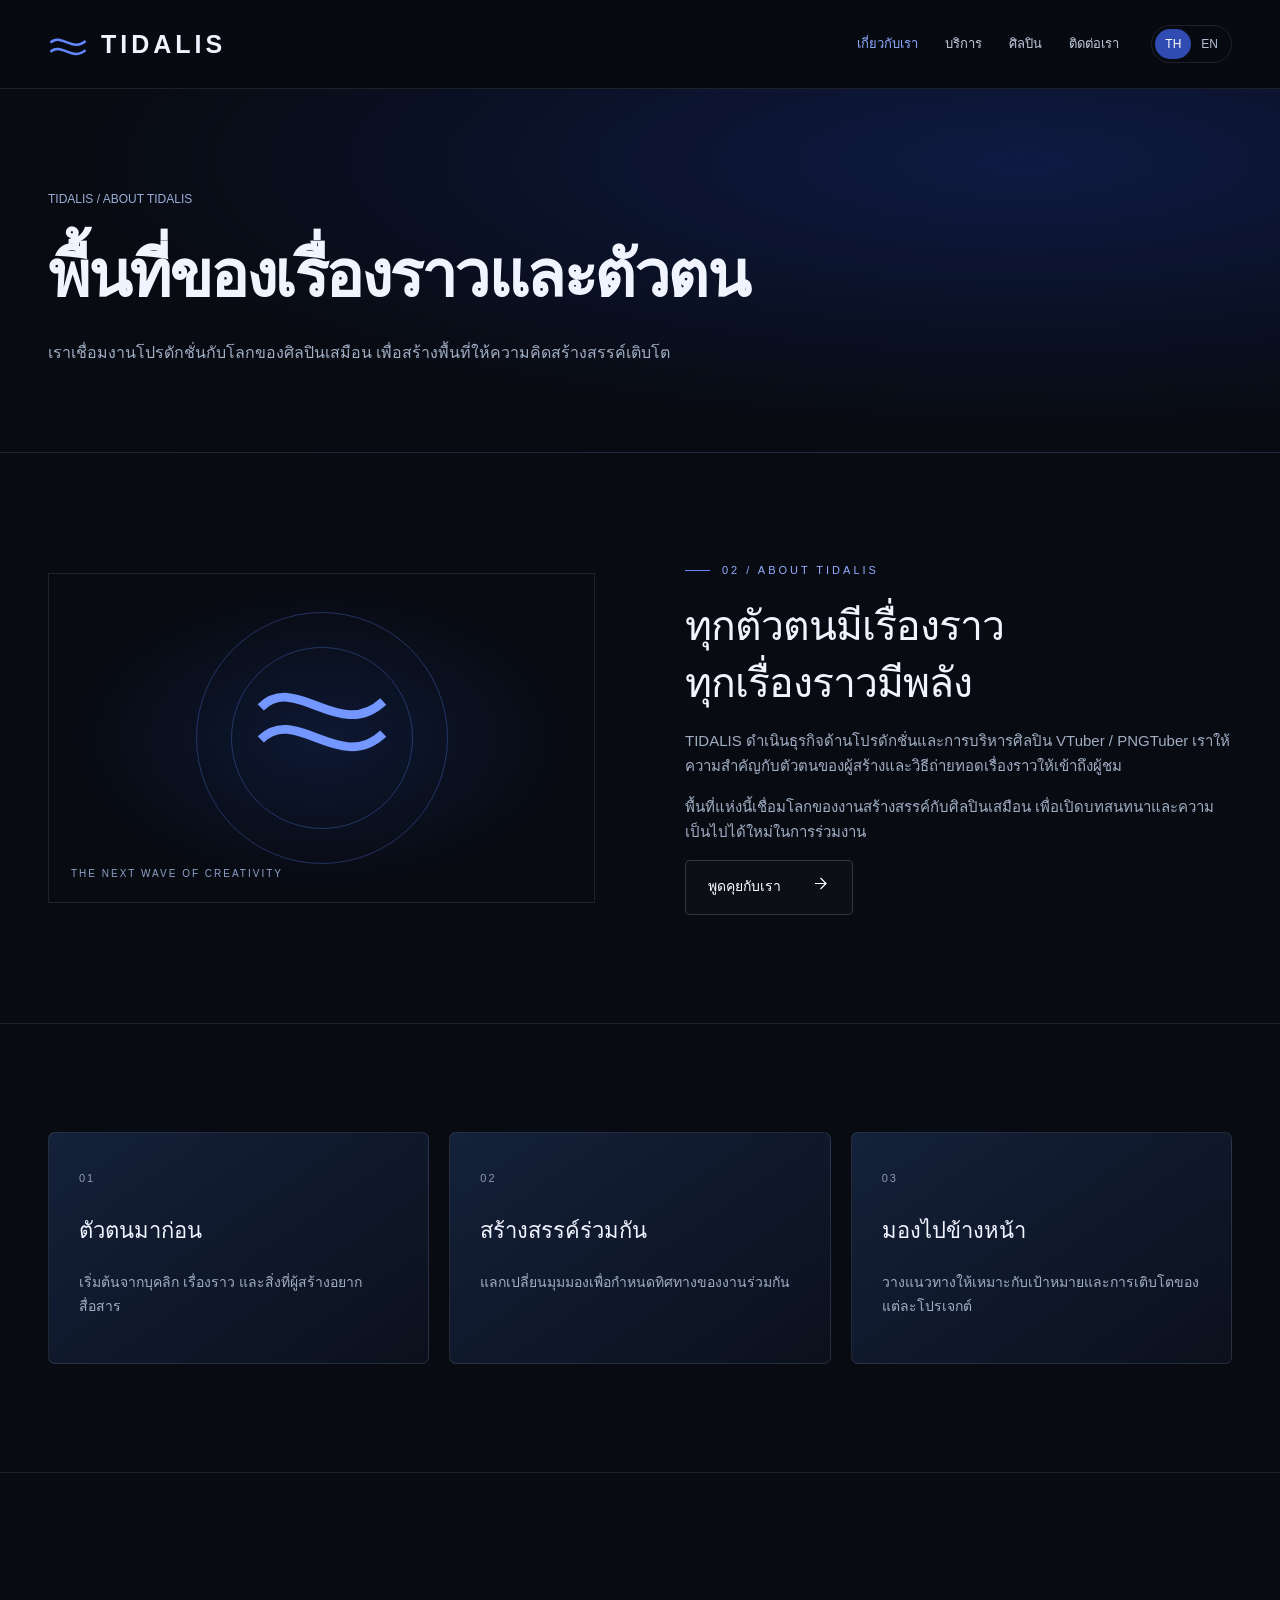
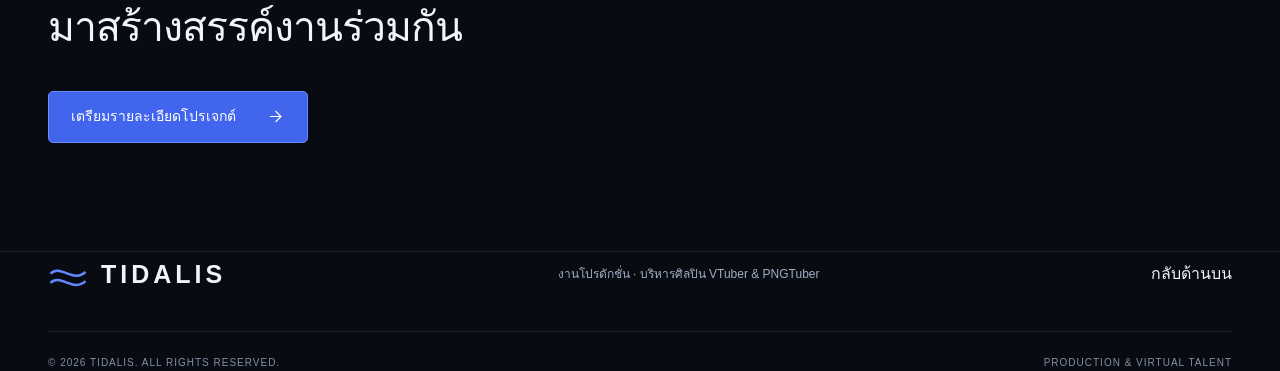
==== about.html @ c40cec75 "Add bilingual corporate pages and SVG motion design" ====
<!doctype html>
<html lang="th">
<head>
<meta charset="utf-8"><meta name="viewport" content="width=device-width,initial-scale=1">
<title>About TIDALIS — TIDALIS</title>
<meta name="description" content="TIDALIS งานโปรดักชั่นและการบริหารศิลปิน VTuber / PNGTuber — Production and virtual talent management.">
<meta name="theme-color" content="#080b12">
<style>
:root{color-scheme:dark;--bg:#080b12;--panel:#101724;--ink:#f0f4ff;--muted:#a0aec4;--blue:#4268ff;--line:#ffffff18}*{box-sizing:border-box}html{scroll-behavior:smooth;scroll-padding-top:100px}body{margin:0;background:var(--bg);color:var(--ink);font-family:Inter,"Noto Sans Thai",Tahoma,Arial,sans-serif;line-height:1.7}a{color:inherit;text-decoration:none}button,input,textarea,select{font:inherit}button,a,input,textarea,select{outline-offset:6px}button{cursor:pointer}::selection{background:#3451ad}header{position:sticky;top:0;z-index:10;background:#080b12e8;backdrop-filter:blur(18px);border-bottom:1px solid var(--line)}.wrap{max-width:1280px;margin:auto;padding:0 48px}.nav{height:88px;display:flex;align-items:center;gap:32px}.brand{font-size:25px;letter-spacing:4px;font-weight:800;display:flex;align-items:center;gap:13px}.mark{color:#6486ff;font-size:36px;line-height:1}.navlinks{display:flex;gap:27px;margin-left:auto;font-size:13px;color:#c1cbdd}.navlinks a:hover,footer a:hover{color:#7da0ff}.lang{display:flex;border:1px solid var(--line);padding:3px;border-radius:25px}.lang button{background:none;border:0;color:#b4bfd3;padding:5px 10px;font-size:12px;border-radius:20px}.lang button[aria-pressed=true]{background:#304cb2;color:white}.menu{display:none;background:none;border:1px solid var(--line);color:white;padding:7px 12px}.eyebrow{text-transform:uppercase;letter-spacing:3px;font-size:11px;color:#94adff;display:flex;align-items:center;gap:12px}.eyebrow:before{content:"";width:25px;height:1px;background:#6689ff}.hero{position:relative;min-height:730px;display:flex;align-items:center;isolation:isolate;overflow:hidden;border-bottom:1px solid var(--line)}.hero:before{content:"";position:absolute;inset:0;z-index:-2;background:radial-gradient(ellipse at 80% 42%,#13349b45,transparent 60%),linear-gradient(90deg,#080b12,transparent)}.hero .wrap{width:100%;padding-top:85px;padding-bottom:90px}.hero-copy{max-width:740px;position:relative;z-index:2}h1{font-size:clamp(48px,5.6vw,78px);line-height:1.22;letter-spacing:-2.5px;margin:25px 0 25px;font-weight:600}h1 span{display:block;color:#7e9bff}.lead{max-width:500px;color:#b3c0d6;font-size:16px;line-height:1.95}.actions{display:flex;gap:14px;flex-wrap:wrap;margin-top:35px}.button{display:inline-flex;align-items:center;justify-content:space-between;gap:30px;padding:13px 22px;background:#4165ed;border:1px solid #6e89f8;border-radius:5px;font-size:14px;color:white;transition:background .2s,transform .2s}.button:hover{background:#5276ff;transform:translateY(-2px)}.button.secondary{background:#ffffff05;border-color:#ffffff2a}.hero-caption{font-size:10px;letter-spacing:2px;color:#8392b1;margin-top:65px}.orbit-art{position:absolute;right:-130px;top:75px;width:680px;height:610px;z-index:-1;transform:rotate(-28deg);pointer-events:none}.orbit{position:absolute;border-radius:50%;border:1px solid #6e9bff7a;box-shadow:inset 0 0 35px #2452ef22,0 0 25px #2452ef22;width:92%;height:63%;top:20%;left:4%;transform:rotateX(35deg);animation:float 12s ease-in-out infinite}.orbit:nth-child(2){width:78%;height:53%;top:25%;left:11%;border-width:18px;border-color:#4268ff33;box-shadow:inset 0 0 30px #5881ff66,0 0 40px #2853fa55;animation-delay:-3s}.orbit:nth-child(3){width:58%;height:39%;top:32%;left:21%;border-color:#94b0ff;box-shadow:0 0 60px #2552ff66;animation-delay:-6s}.orbit:nth-child(4){width:110%;height:75%;top:14%;left:-5%;border-color:#3655ae35}.core{position:absolute;width:150px;height:150px;border-radius:50%;left:40%;top:40%;background:radial-gradient(circle at 30% 20%,#b3c9ff,#3f65ef 25%,#091941 68%);box-shadow:0 0 90px #416eff77}.strip{display:flex;justify-content:space-between;gap:20px;padding-top:24px;padding-bottom:24px;font-size:10px;letter-spacing:2.5px;color:#9aa9c4;border-bottom:1px solid var(--line)}section.content{padding-top:108px;padding-bottom:108px;border-bottom:1px solid var(--line)}.section-head{display:flex;align-items:end;justify-content:space-between;gap:40px;margin-bottom:42px}h2{font-size:clamp(30px,3.2vw,45px);line-height:1.4;letter-spacing:-1px;font-weight:500;margin:18px 0 0}.section-head p{max-width:390px;color:var(--muted);font-size:14px;margin:0}.services{display:grid;grid-template-columns:1fr 1fr;gap:20px}.service{border:1px solid var(--line);background:linear-gradient(140deg,#121b2c,#0b101b);padding:35px;min-height:330px;position:relative;overflow:hidden;transition:border-color .2s}.service:hover{border-color:#5a7bde}.number{font-size:11px;color:#8f9ab0;letter-spacing:2px}.service h3{font-size:27px;font-weight:500;margin:50px 0 12px}.service p{color:var(--muted);font-size:14px;max-width:410px}.tags{display:flex;gap:8px;flex-wrap:wrap;margin-top:24px}.tag{font-size:10px;border:1px solid #ffffff20;padding:5px 10px;color:#b4c3dd;border-radius:3px;letter-spacing:1px}.mini-art{position:absolute;right:30px;top:26px;font-size:50px;color:#6f91ff;line-height:1}.about{display:grid;grid-template-columns:1fr 1fr;gap:90px;align-items:center}.about p{color:var(--muted);font-size:15px}.about-visual{min-height:330px;background:radial-gradient(ellipse at center,#1d3f9044,transparent 65%);border:1px solid var(--line);display:flex;align-items:center;justify-content:center;position:relative;overflow:hidden}.about-visual:before,.about-visual:after{content:"";position:absolute;width:250px;height:250px;border:1px solid #577eee55;border-radius:50%}.about-visual:after{width:180px;height:180px}.about-visual strong{font-size:90px;font-weight:400;color:#7396ff;text-shadow:0 0 60px #3b66ff}.visual-note{position:absolute;bottom:20px;left:22px;font-size:10px;letter-spacing:2px;color:#8fa2c9}.talent-panel{border:1px solid var(--line);padding:42px;display:grid;grid-template-columns:1fr 1fr;gap:45px;background:linear-gradient(110deg,#101a30,#0b101b)}.talent-panel h3{font-size:28px;font-weight:500;margin:5px 0 12px}.talent-panel p{font-size:14px;color:var(--muted)}.talent-types{display:grid;grid-template-columns:1fr 1fr;gap:15px}.type{border:1px solid #ffffff14;display:flex;flex-direction:column;justify-content:center;align-items:center;min-height:160px;background:#080e1b}.type span{font-size:36px;color:#789aff;margin-bottom:13px}.type strong{letter-spacing:2px;font-size:11px;font-weight:500}.note{color:#95a4bd;font-size:12px;margin-top:18px}.steps{display:grid;grid-template-columns:repeat(3,1fr);gap:30px}.step{border-top:1px solid #4761a0;padding-top:20px}.step h3{font-size:19px;font-weight:500}.step p{font-size:14px;color:var(--muted)}.contact-grid{display:grid;grid-template-columns:.9fr 1.1fr;gap:70px}.contact-grid p{color:var(--muted);font-size:14px}.contact-grid h2{font-size:46px}.field{margin-bottom:18px}label{display:block;font-size:12px;color:#c9d3e5;margin-bottom:7px}input,select,textarea{width:100%;background:#0d1422;border:1px solid #ffffff25;border-radius:4px;color:var(--ink);padding:11px 13px}textarea{resize:vertical;min-height:120px}.form-row{display:grid;grid-template-columns:1fr 1fr;gap:18px}form .button{width:100%}.status{padding:12px 0;color:#a7bfff;font-size:13px;white-space:pre-wrap}footer{padding:45px 0 25px}.footer-top{display:flex;justify-content:space-between;align-items:center;gap:20px}.footer-top p{font-size:12px;color:var(--muted)}.footer-bottom{margin-top:35px;border-top:1px solid var(--line);padding-top:22px;display:flex;justify-content:space-between;color:#8390a8;font-size:10px;letter-spacing:1px}.skip{position:absolute;left:15px;top:-80px;background:var(--blue);padding:10px;z-index:20}.skip:focus{top:10px}@keyframes float{50%{translate:0 -15px;rotate:3deg}}@media(min-width:1600px){.orbit-art{right:calc((100vw - 1450px)/2)}}@media(max-width:900px){.wrap{padding-left:26px;padding-right:26px}.nav{gap:18px}.navlinks{gap:17px}.about{gap:35px}.contact-grid{gap:35px}.orbit-art{right:-280px;opacity:.7}.hero-copy{max-width:620px}h1{font-size:60px}.strip{letter-spacing:1px}.talent-panel{gap:25px;padding:28px}}@media(max-width:680px){.nav{height:72px}.brand{font-size:20px;letter-spacing:3px}.lang{margin-left:auto}.menu{display:block}.navlinks{display:none;position:absolute;top:72px;left:0;right:0;background:#0c1220;padding:24px;flex-direction:column;border-bottom:1px solid var(--line)}.navlinks.open{display:flex}.hero{min-height:750px;align-items:start}.hero .wrap{padding-top:60px;padding-bottom:48px}h1{font-size:47px;letter-spacing:-1.5px}.lead{font-size:14px;max-width:360px}.orbit-art{width:470px;height:420px;right:-150px;top:370px;opacity:.55}.hero-caption{margin-top:120px;position:relative;z-index:1;font-size:9px}.strip{flex-wrap:wrap;font-size:8px;gap:12px;justify-content:start}.strip span{width:46%}section.content{padding-top:65px;padding-bottom:65px}.section-head{display:block}.section-head p{margin-top:20px}.services,.about,.talent-panel,.contact-grid{grid-template-columns:1fr}.service{padding:26px}.service h3{font-size:24px}.about{gap:30px}.about-visual{min-height:270px}.steps{grid-template-columns:1fr;gap:22px}.form-row{grid-template-columns:1fr;gap:0}.contact-grid h2{font-size:37px}.footer-top{align-items:start;flex-direction:column}.footer-bottom{gap:20px;flex-direction:column}.talent-panel{padding:24px}.actions .button{font-size:12px;gap:15px;padding:12px 16px}}@media(prefers-reduced-motion:reduce){html{scroll-behavior:auto}*,*:before,*:after{animation:none!important;transition:none!important}}

.icon svg{display:block}.mark svg{vertical-align:middle}.mini-art svg{width:54px;height:54px}.type svg{width:45px;height:45px}.about-visual strong svg{width:140px;height:100px}.button svg{width:19px;height:19px}.page-intro{padding:95px 0 70px;background:radial-gradient(ellipse at 80% 20%,#224be53b,transparent 65%);border-bottom:1px solid var(--line)}.page-intro h1{max-width:950px;font-size:clamp(42px,5vw,68px)}.page-intro p{max-width:670px;color:var(--muted)}.breadcrumb{font-size:12px;color:#9baed6}.detail-grid{display:grid;grid-template-columns:repeat(3,1fr);gap:20px}.detail-card{padding:30px;border:1px solid var(--line);background:linear-gradient(145deg,#14213a,#0b101c);border-radius:7px}.detail-card h3{font-size:22px;font-weight:500}.detail-card p{color:var(--muted);font-size:14px}.faq{border-bottom:1px solid var(--line);padding:23px 0}.faq summary{cursor:pointer;font-size:18px}.faq p{color:var(--muted);max-width:800px}.reveal{transition:opacity .8s ease,transform .8s cubic-bezier(.2,.7,.2,1)}.reveal.waiting{opacity:0;transform:translateY(24px)}.navlinks a[aria-current=page]{color:#8eacff}.service,.detail-card,.type{transition:transform .35s,border-color .35s,box-shadow .35s}.service:hover,.detail-card:hover,.type:hover{transform:translateY(-6px);border-color:#638aff;box-shadow:0 15px 40px #163f951c}.hero-copy,.page-intro .wrap{animation:enter .9s ease both}@keyframes enter{from{opacity:0;transform:translateY(20px)}to{opacity:1;transform:none}}@media(max-width:680px){.detail-grid{grid-template-columns:1fr}.page-intro{padding:55px 0}.page-intro h1{font-size:42px}}@media(prefers-reduced-motion:reduce){.reveal.waiting{opacity:1;transform:none}}
</style></head>
<body>
<a class="skip" href="#main" data-i="skip">ข้ามไปเนื้อหา</a>
<header><div class="wrap nav"><a class="brand" href="/" aria-label="TIDALIS home"><span class="mark" aria-hidden="true"><svg viewBox="0 0 48 32" width="40" height="30" fill="none" stroke="currentColor" stroke-width="3" aria-hidden="true"><path d="M3 12C15 0 30 24 45 10M3 23C15 11 30 35 45 21"/></svg></span>TIDALIS</a><nav class="navlinks" id="navigation" aria-label="Main"><a href="/about.html" data-i="navAbout">เกี่ยวกับเรา</a><a href="/services.html" data-i="navServices">บริการ</a><a href="/talent.html" data-i="navTalent">ศิลปิน</a><a href="/contact.html" data-i="navContact">ติดต่อเรา</a></nav><div class="lang" aria-label="Language"><button type="button" data-lang="th" aria-pressed="true">TH</button><button type="button" data-lang="en" aria-pressed="false">EN</button></div><button type="button" class="menu" aria-expanded="false" aria-controls="navigation" data-i="menu">เมนู</button></div></header>
<main id="main"><section class="page-intro"><div class="wrap"><a class="breadcrumb" href="/">TIDALIS / ABOUT TIDALIS</a><h1 data-i="page1">พื้นที่ของเรื่องราวและตัวตน</h1><p data-i="page2">เราเชื่อมงานโปรดักชั่นกับโลกของศิลปินเสมือน เพื่อสร้างพื้นที่ให้ความคิดสร้างสรรค์เติบโต</p></div></section><section class="content wrap" id="about"><div class="about"><div class="about-visual" aria-hidden="true"><strong><svg viewBox="0 0 48 32" width="40" height="30" fill="none" stroke="currentColor" stroke-width="3" aria-hidden="true"><path d="M3 12C15 0 30 24 45 10M3 23C15 11 30 35 45 21"/></svg></strong><span class="visual-note">THE NEXT WAVE OF CREATIVITY</span></div><div><div class="eyebrow">02 / ABOUT TIDALIS</div><h2 data-i="aboutTitle">ทุกตัวตนมีเรื่องราว<br>ทุกเรื่องราวมีพลัง</h2><p data-i="aboutDesc">TIDALIS ดำเนินธุรกิจด้านโปรดักชั่นและการบริหารศิลปิน VTuber / PNGTuber เราให้ความสำคัญกับตัวตนของผู้สร้างและวิธีถ่ายทอดเรื่องราวให้เข้าถึงผู้ชม</p><p data-i="aboutMore">พื้นที่แห่งนี้เชื่อมโลกของงานสร้างสรรค์กับศิลปินเสมือน เพื่อเปิดบทสนทนาและความเป็นไปได้ใหม่ในการร่วมงาน</p><a href="/contact.html" class="button secondary"><span data-i="talk">พูดคุยกับเรา</span><span aria-hidden="true"><svg viewBox="0 0 24 24" width="24" height="24" fill="none" stroke="currentColor" stroke-width="1.5" aria-hidden="true"><path d="M5 12h14M12 5l7 7-7 7"/></svg></span></a></div></div></section><section class="content wrap"><div class="detail-grid"><article class="detail-card"><span class="number">01</span><h3 data-i="page3">ตัวตนมาก่อน</h3><p data-i="page4">เริ่มต้นจากบุคลิก เรื่องราว และสิ่งที่ผู้สร้างอยากสื่อสาร</p></article><article class="detail-card"><span class="number">02</span><h3 data-i="page5">สร้างสรรค์ร่วมกัน</h3><p data-i="page6">แลกเปลี่ยนมุมมองเพื่อกำหนดทิศทางของงานร่วมกัน</p></article><article class="detail-card"><span class="number">03</span><h3 data-i="page7">มองไปข้างหน้า</h3><p data-i="page8">วางแนวทางให้เหมาะกับเป้าหมายและการเติบโตของแต่ละโปรเจกต์</p></article></div></section><section class="content wrap"><h2 data-i="page9">มาสร้างสรรค์งานร่วมกัน</h2><div class="actions"><a class="button" href="/contact.html"><span data-i="page10">เตรียมรายละเอียดโปรเจกต์</span><svg viewBox="0 0 24 24" width="24" height="24" fill="none" stroke="currentColor" stroke-width="1.5" aria-hidden="true"><path d="M5 12h14M12 5l7 7-7 7"/></svg></a></div></section></main><footer class="wrap"><div class="footer-top"><a class="brand" href="/"><span class="mark" aria-hidden="true"><svg viewBox="0 0 48 32" width="40" height="30" fill="none" stroke="currentColor" stroke-width="3" aria-hidden="true"><path d="M3 12C15 0 30 24 45 10M3 23C15 11 30 35 45 21"/></svg></span>TIDALIS</a><p data-i="footerDesc">งานโปรดักชั่น · บริหารศิลปิน VTuber & PNGTuber</p><a href="/" data-i="top">กลับด้านบน</a></div><div class="footer-bottom"><span>© 2026 TIDALIS. ALL RIGHTS RESERVED.</span><span>PRODUCTION & VIRTUAL TALENT</span></div></footer>
<script>
const english={skip:'Skip to content',menu:'Menu',navAbout:'About',navServices:'Services',navTalent:'Talent',navContact:'Contact',hero1:'Creative minds.',hero2:'Endless possibilities.',heroDesc:'TIDALIS brings production and VTuber / PNGTuber talent management together, giving creativity a space to shine.',explore:'Explore our services',collab:'Create with TIDALIS',serviceTitle:'Creativity, with room\nto grow together.',serviceIntro:'Two sides of TIDALIS — production and talent management, connecting stories, identities and audiences.',prodTitle:'Creative production',prodDesc:'Developing ideas and telling stories through creative work, with the format and production scope shaped around each project.',manageTitle:'Virtual talent management',manageDesc:'Supporting the creative direction of VTuber and PNGTuber talent while exploring opportunities for collaboration.',aboutTitle:'Every identity has a story.\nEvery story has a spark.',aboutDesc:'TIDALIS works in production and VTuber / PNGTuber talent management. We value the identity of each creator and how their stories connect with audiences.',aboutMore:'A meeting point for creative production and virtual talent, opening conversations and new possibilities for collaboration.',talk:'Let’s talk',talentTitle:'Distinct identities.\nLimitless creativity.',talentIntro:'Discover the two forms of virtual talent at the heart of TIDALIS.',talentPanel:'A new wave of virtual voices.',talentDesc:'VTubers and PNGTubers each bring their own way of expressing personality and stories through characters that audiences can connect with.',talentNote:'Artist profiles and official channels will be announced when available.',processTitle:'A conversation today.\nNew possibilities tomorrow.',step1:'Share your idea',step1Desc:'Tell us what you want to create, who it is for and what you want to achieve.',step2:'Shape the direction',step2Desc:'Discuss the format, scope and approach that fit your project.',step3:'Bring creativity forward',step3Desc:'Agree on the details and workflow before starting the project together.',contactTitle:'The next wave\nstarts with you.',contactDesc:'Interested in production, talent management or collaborating with TIDALIS? Prepare your project details here.',contactNote:'Messaging is not yet available. This form only prepares a downloadable brief. Your information stays in your browser.',name:'Name / Organization',email:'Contact email',interest:'Area of interest',optionProd:'Production',optionTalent:'Talent management',optionCollab:'Business collaboration',details:'Project details',download:'Download brief (.txt)',footerDesc:'Production · VTuber & PNGTuber talent management',top:'Back to top'};
Object.assign(english,{"page1": "A space for stories and identities", "page2": "Connecting production with virtual talent, creating space for creativity to grow.", "page3": "Identity first", "page4": "Start with personality, stories and what each creator wants to express.", "page5": "Create together", "page6": "Exchange perspectives to shape a shared creative direction.", "page7": "Look ahead", "page8": "Shape an approach around the goals and growth of each project.", "page9": "Let’s create something together", "page10": "Prepare your project brief"});
const thai=Object.fromEntries([...document.querySelectorAll('[data-i]')].map(e=>[e.dataset.i,e.innerText]));
let language='th';
function setLanguage(lang){language=lang;document.documentElement.lang=lang;const dict=lang==='en'?english:thai;document.querySelectorAll('[data-i]').forEach(e=>{e.textContent=dict[e.dataset.i];e.style.whiteSpace='pre-line'});document.querySelectorAll('[data-lang]').forEach(b=>b.setAttribute('aria-pressed',String(b.dataset.lang===lang)));if(document.querySelector('#status'))document.querySelector('#status').textContent='';try{localStorage.setItem('tidalis-language',lang)}catch{} }
document.querySelectorAll('[data-lang]').forEach(b=>b.addEventListener('click',()=>setLanguage(b.dataset.lang)));
try{if(localStorage.getItem('tidalis-language')==='en')setLanguage('en')}catch{}
const menu=document.querySelector('.menu'),nav=document.querySelector('.navlinks');function closeMenu(){menu.setAttribute('aria-expanded','false');nav.classList.remove('open')}menu.addEventListener('click',()=>{const opened=menu.getAttribute('aria-expanded')==='true';menu.setAttribute('aria-expanded',String(!opened));nav.classList.toggle('open',!opened)});nav.querySelectorAll('a').forEach(a=>a.addEventListener('click',closeMenu));document.addEventListener('keydown',e=>{if(e.key==='Escape'){closeMenu();if(document.activeElement.closest('.navlinks'))menu.focus()}});matchMedia('(min-width:681px)').addEventListener('change',e=>{if(e.matches)closeMenu()});
document.querySelector('#brief')?.addEventListener('submit',e=>{e.preventDefault();const values=new FormData(e.currentTarget);const area=document.querySelector('#interest').selectedOptions[0].textContent;const text=['TIDALIS — PROJECT BRIEF','Prepared locally / ยังไม่ได้ส่งให้ TIDALIS','',`Name / ชื่อ: ${values.get('name')}`,`Email / อีเมล: ${values.get('email')}`,`Interest / หัวข้อ: ${area}`,'',String(values.get('details'))].join('\n');const url=URL.createObjectURL(new Blob(['\ufeff'+text],{type:'text/plain;charset=utf-8'}));const a=document.createElement('a');a.href=url;a.download='TIDALIS-project-brief.txt';document.body.append(a);a.click();a.remove();setTimeout(()=>URL.revokeObjectURL(url),1000);document.querySelector('#status').textContent=language==='en'?'Brief downloaded. It has not been sent to TIDALIS.':'ดาวน์โหลดบรีฟแล้ว ยังไม่ได้ส่งข้อมูลให้ TIDALIS';});

const motion=matchMedia('(prefers-reduced-motion: reduce)');
if(!motion.matches && 'IntersectionObserver' in window){const observer=new IntersectionObserver(entries=>entries.forEach(entry=>{if(entry.isIntersecting){entry.target.classList.remove('waiting');observer.unobserve(entry.target)}}),{threshold:0.08});document.querySelectorAll('.section-head,.service,.about,.talent-panel,.step,.detail-card,.faq').forEach(el=>{el.classList.add('reveal','waiting');observer.observe(el)});motion.addEventListener('change',()=>{document.querySelectorAll('.waiting').forEach(el=>el.classList.remove('waiting'))})}
document.querySelectorAll('.navlinks a').forEach(a=>{if(new URL(a.href).pathname===location.pathname)a.setAttribute('aria-current','page')});
</script></body></html>
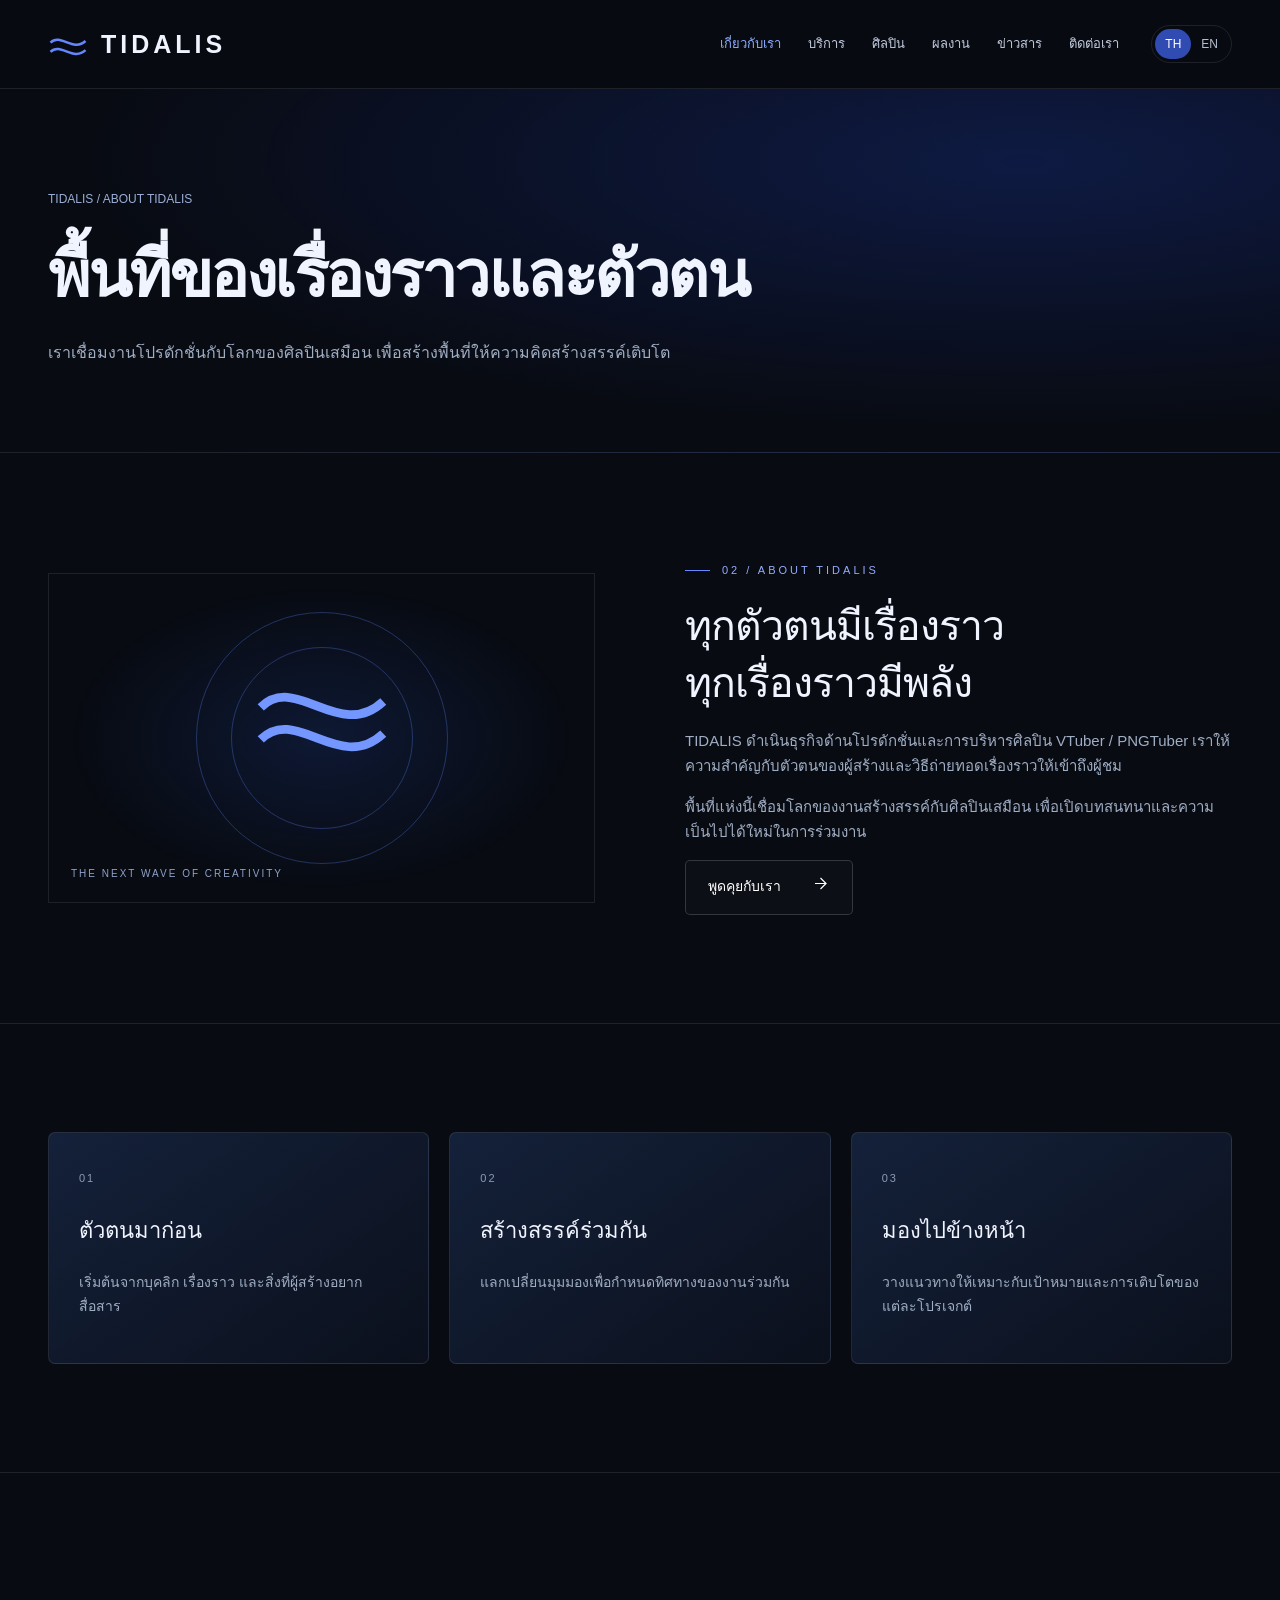
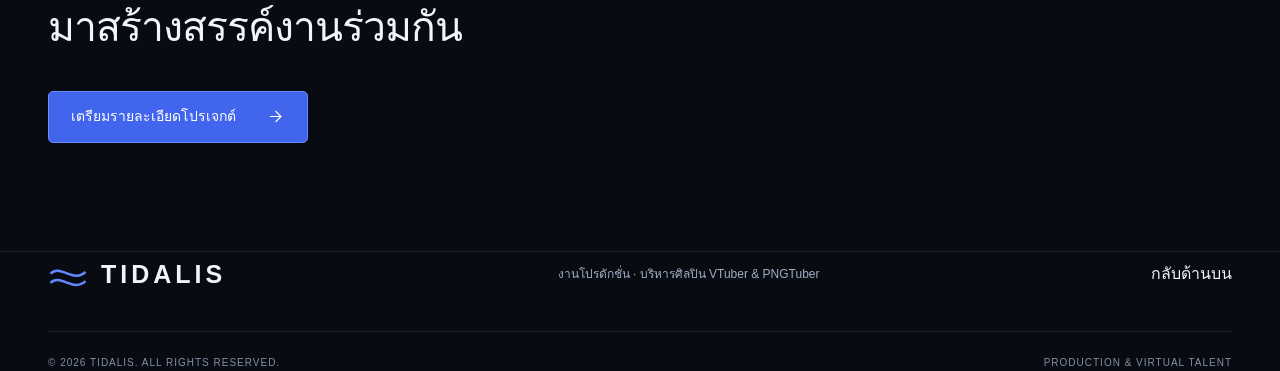
==== commit 960f5bfa: "Add Supabase CMS, protected administration and live content/contact integration" ====
--- a/about.html
+++ b/about.html
@@ -12,11 +12,12 @@
 </style></head>
 <body>
 <a class="skip" href="#main" data-i="skip">ข้ามไปเนื้อหา</a>
-<header><div class="wrap nav"><a class="brand" href="/" aria-label="TIDALIS home"><span class="mark" aria-hidden="true"><svg viewBox="0 0 48 32" width="40" height="30" fill="none" stroke="currentColor" stroke-width="3" aria-hidden="true"><path d="M3 12C15 0 30 24 45 10M3 23C15 11 30 35 45 21"/></svg></span>TIDALIS</a><nav class="navlinks" id="navigation" aria-label="Main"><a href="/about.html" data-i="navAbout">เกี่ยวกับเรา</a><a href="/services.html" data-i="navServices">บริการ</a><a href="/talent.html" data-i="navTalent">ศิลปิน</a><a href="/contact.html" data-i="navContact">ติดต่อเรา</a></nav><div class="lang" aria-label="Language"><button type="button" data-lang="th" aria-pressed="true">TH</button><button type="button" data-lang="en" aria-pressed="false">EN</button></div><button type="button" class="menu" aria-expanded="false" aria-controls="navigation" data-i="menu">เมนู</button></div></header>
-<main id="main"><section class="page-intro"><div class="wrap"><a class="breadcrumb" href="/">TIDALIS / ABOUT TIDALIS</a><h1 data-i="page1">พื้นที่ของเรื่องราวและตัวตน</h1><p data-i="page2">เราเชื่อมงานโปรดักชั่นกับโลกของศิลปินเสมือน เพื่อสร้างพื้นที่ให้ความคิดสร้างสรรค์เติบโต</p></div></section><section class="content wrap" id="about"><div class="about"><div class="about-visual" aria-hidden="true"><strong><svg viewBox="0 0 48 32" width="40" height="30" fill="none" stroke="currentColor" stroke-width="3" aria-hidden="true"><path d="M3 12C15 0 30 24 45 10M3 23C15 11 30 35 45 21"/></svg></strong><span class="visual-note">THE NEXT WAVE OF CREATIVITY</span></div><div><div class="eyebrow">02 / ABOUT TIDALIS</div><h2 data-i="aboutTitle">ทุกตัวตนมีเรื่องราว<br>ทุกเรื่องราวมีพลัง</h2><p data-i="aboutDesc">TIDALIS ดำเนินธุรกิจด้านโปรดักชั่นและการบริหารศิลปิน VTuber / PNGTuber เราให้ความสำคัญกับตัวตนของผู้สร้างและวิธีถ่ายทอดเรื่องราวให้เข้าถึงผู้ชม</p><p data-i="aboutMore">พื้นที่แห่งนี้เชื่อมโลกของงานสร้างสรรค์กับศิลปินเสมือน เพื่อเปิดบทสนทนาและความเป็นไปได้ใหม่ในการร่วมงาน</p><a href="/contact.html" class="button secondary"><span data-i="talk">พูดคุยกับเรา</span><span aria-hidden="true"><svg viewBox="0 0 24 24" width="24" height="24" fill="none" stroke="currentColor" stroke-width="1.5" aria-hidden="true"><path d="M5 12h14M12 5l7 7-7 7"/></svg></span></a></div></div></section><section class="content wrap"><div class="detail-grid"><article class="detail-card"><span class="number">01</span><h3 data-i="page3">ตัวตนมาก่อน</h3><p data-i="page4">เริ่มต้นจากบุคลิก เรื่องราว และสิ่งที่ผู้สร้างอยากสื่อสาร</p></article><article class="detail-card"><span class="number">02</span><h3 data-i="page5">สร้างสรรค์ร่วมกัน</h3><p data-i="page6">แลกเปลี่ยนมุมมองเพื่อกำหนดทิศทางของงานร่วมกัน</p></article><article class="detail-card"><span class="number">03</span><h3 data-i="page7">มองไปข้างหน้า</h3><p data-i="page8">วางแนวทางให้เหมาะกับเป้าหมายและการเติบโตของแต่ละโปรเจกต์</p></article></div></section><section class="content wrap"><h2 data-i="page9">มาสร้างสรรค์งานร่วมกัน</h2><div class="actions"><a class="button" href="/contact.html"><span data-i="page10">เตรียมรายละเอียดโปรเจกต์</span><svg viewBox="0 0 24 24" width="24" height="24" fill="none" stroke="currentColor" stroke-width="1.5" aria-hidden="true"><path d="M5 12h14M12 5l7 7-7 7"/></svg></a></div></section></main><footer class="wrap"><div class="footer-top"><a class="brand" href="/"><span class="mark" aria-hidden="true"><svg viewBox="0 0 48 32" width="40" height="30" fill="none" stroke="currentColor" stroke-width="3" aria-hidden="true"><path d="M3 12C15 0 30 24 45 10M3 23C15 11 30 35 45 21"/></svg></span>TIDALIS</a><p data-i="footerDesc">งานโปรดักชั่น · บริหารศิลปิน VTuber & PNGTuber</p><a href="/" data-i="top">กลับด้านบน</a></div><div class="footer-bottom"><span>© 2026 TIDALIS. ALL RIGHTS RESERVED.</span><span>PRODUCTION & VIRTUAL TALENT</span></div></footer>
+<header><div class="wrap nav"><a class="brand" href="/" aria-label="TIDALIS home"><span class="mark" aria-hidden="true"><svg viewBox="0 0 48 32" width="40" height="30" fill="none" stroke="currentColor" stroke-width="3" aria-hidden="true"><path d="M3 12C15 0 30 24 45 10M3 23C15 11 30 35 45 21"/></svg></span>TIDALIS</a><nav class="navlinks" id="navigation" aria-label="Main"><a href="/about.html" data-i="navAbout">เกี่ยวกับเรา</a><a href="/services.html" data-i="navServices">บริการ</a><a href="/talent.html" data-i="navTalent">ศิลปิน</a><a href="/work.html" data-i="navWork">ผลงาน</a><a href="/news.html" data-i="navNews">ข่าวสาร</a><a href="/contact.html" data-i="navContact">ติดต่อเรา</a></nav><div class="lang" aria-label="Language"><button type="button" data-lang="th" aria-pressed="true">TH</button><button type="button" data-lang="en" aria-pressed="false">EN</button></div><button type="button" class="menu" aria-expanded="false" aria-controls="navigation" data-i="menu">เมนู</button></div></header>
+<main id="main"><section class="page-intro"><div class="wrap"><a class="breadcrumb" href="/">TIDALIS / ABOUT TIDALIS</a><h1 data-i="about_page1">พื้นที่ของเรื่องราวและตัวตน</h1><p data-i="about_page2">เราเชื่อมงานโปรดักชั่นกับโลกของศิลปินเสมือน เพื่อสร้างพื้นที่ให้ความคิดสร้างสรรค์เติบโต</p></div></section><section class="content wrap" id="about"><div class="about"><div class="about-visual" aria-hidden="true"><strong><svg viewBox="0 0 48 32" width="40" height="30" fill="none" stroke="currentColor" stroke-width="3" aria-hidden="true"><path d="M3 12C15 0 30 24 45 10M3 23C15 11 30 35 45 21"/></svg></strong><span class="visual-note">THE NEXT WAVE OF CREATIVITY</span></div><div><div class="eyebrow">02 / ABOUT TIDALIS</div><h2 data-i="aboutTitle">ทุกตัวตนมีเรื่องราว<br>ทุกเรื่องราวมีพลัง</h2><p data-i="aboutDesc">TIDALIS ดำเนินธุรกิจด้านโปรดักชั่นและการบริหารศิลปิน VTuber / PNGTuber เราให้ความสำคัญกับตัวตนของผู้สร้างและวิธีถ่ายทอดเรื่องราวให้เข้าถึงผู้ชม</p><p data-i="aboutMore">พื้นที่แห่งนี้เชื่อมโลกของงานสร้างสรรค์กับศิลปินเสมือน เพื่อเปิดบทสนทนาและความเป็นไปได้ใหม่ในการร่วมงาน</p><a href="/contact.html" class="button secondary"><span data-i="talk">พูดคุยกับเรา</span><span aria-hidden="true"><svg viewBox="0 0 24 24" width="24" height="24" fill="none" stroke="currentColor" stroke-width="1.5" aria-hidden="true"><path d="M5 12h14M12 5l7 7-7 7"/></svg></span></a></div></div></section><section class="content wrap"><div class="detail-grid"><article class="detail-card"><span class="number">01</span><h3 data-i="about_page3">ตัวตนมาก่อน</h3><p data-i="about_page4">เริ่มต้นจากบุคลิก เรื่องราว และสิ่งที่ผู้สร้างอยากสื่อสาร</p></article><article class="detail-card"><span class="number">02</span><h3 data-i="about_page5">สร้างสรรค์ร่วมกัน</h3><p data-i="about_page6">แลกเปลี่ยนมุมมองเพื่อกำหนดทิศทางของงานร่วมกัน</p></article><article class="detail-card"><span class="number">03</span><h3 data-i="about_page7">มองไปข้างหน้า</h3><p data-i="about_page8">วางแนวทางให้เหมาะกับเป้าหมายและการเติบโตของแต่ละโปรเจกต์</p></article></div></section><section class="content wrap"><h2 data-i="about_page9">มาสร้างสรรค์งานร่วมกัน</h2><div class="actions"><a class="button" href="/contact.html"><span data-i="about_page10">เตรียมรายละเอียดโปรเจกต์</span><svg viewBox="0 0 24 24" width="24" height="24" fill="none" stroke="currentColor" stroke-width="1.5" aria-hidden="true"><path d="M5 12h14M12 5l7 7-7 7"/></svg></a></div></section></main><footer class="wrap"><div class="footer-top"><a class="brand" href="/"><span class="mark" aria-hidden="true"><svg viewBox="0 0 48 32" width="40" height="30" fill="none" stroke="currentColor" stroke-width="3" aria-hidden="true"><path d="M3 12C15 0 30 24 45 10M3 23C15 11 30 35 45 21"/></svg></span>TIDALIS</a><p data-i="footerDesc">งานโปรดักชั่น · บริหารศิลปิน VTuber & PNGTuber</p><a href="/" data-i="top">กลับด้านบน</a></div><div class="footer-bottom"><span>© 2026 TIDALIS. ALL RIGHTS RESERVED.</span><span>PRODUCTION & VIRTUAL TALENT</span></div></footer>
 <script>
-const english={skip:'Skip to content',menu:'Menu',navAbout:'About',navServices:'Services',navTalent:'Talent',navContact:'Contact',hero1:'Creative minds.',hero2:'Endless possibilities.',heroDesc:'TIDALIS brings production and VTuber / PNGTuber talent management together, giving creativity a space to shine.',explore:'Explore our services',collab:'Create with TIDALIS',serviceTitle:'Creativity, with room\nto grow together.',serviceIntro:'Two sides of TIDALIS — production and talent management, connecting stories, identities and audiences.',prodTitle:'Creative production',prodDesc:'Developing ideas and telling stories through creative work, with the format and production scope shaped around each project.',manageTitle:'Virtual talent management',manageDesc:'Supporting the creative direction of VTuber and PNGTuber talent while exploring opportunities for collaboration.',aboutTitle:'Every identity has a story.\nEvery story has a spark.',aboutDesc:'TIDALIS works in production and VTuber / PNGTuber talent management. We value the identity of each creator and how their stories connect with audiences.',aboutMore:'A meeting point for creative production and virtual talent, opening conversations and new possibilities for collaboration.',talk:'Let’s talk',talentTitle:'Distinct identities.\nLimitless creativity.',talentIntro:'Discover the two forms of virtual talent at the heart of TIDALIS.',talentPanel:'A new wave of virtual voices.',talentDesc:'VTubers and PNGTubers each bring their own way of expressing personality and stories through characters that audiences can connect with.',talentNote:'Artist profiles and official channels will be announced when available.',processTitle:'A conversation today.\nNew possibilities tomorrow.',step1:'Share your idea',step1Desc:'Tell us what you want to create, who it is for and what you want to achieve.',step2:'Shape the direction',step2Desc:'Discuss the format, scope and approach that fit your project.',step3:'Bring creativity forward',step3Desc:'Agree on the details and workflow before starting the project together.',contactTitle:'The next wave\nstarts with you.',contactDesc:'Interested in production, talent management or collaborating with TIDALIS? Prepare your project details here.',contactNote:'Messaging is not yet available. This form only prepares a downloadable brief. Your information stays in your browser.',name:'Name / Organization',email:'Contact email',interest:'Area of interest',optionProd:'Production',optionTalent:'Talent management',optionCollab:'Business collaboration',details:'Project details',download:'Download brief (.txt)',footerDesc:'Production · VTuber & PNGTuber talent management',top:'Back to top'};
-Object.assign(english,{"page1": "A space for stories and identities", "page2": "Connecting production with virtual talent, creating space for creativity to grow.", "page3": "Identity first", "page4": "Start with personality, stories and what each creator wants to express.", "page5": "Create together", "page6": "Exchange perspectives to shape a shared creative direction.", "page7": "Look ahead", "page8": "Shape an approach around the goals and growth of each project.", "page9": "Let’s create something together", "page10": "Prepare your project brief"});
+const english={skip:'Skip to content',menu:'Menu',navAbout:'About',navServices:'Services',navTalent:'Talent',navContact:'Contact',hero1:'Creative minds.',hero2:'Endless possibilities.',heroDesc:'TIDALIS brings production and VTuber / PNGTuber talent management together, giving creativity a space to shine.',explore:'Explore our services',collab:'Create with TIDALIS',serviceTitle:'Creativity, with room\nto grow together.',serviceIntro:'Two sides of TIDALIS — production and talent management, connecting stories, identities and audiences.',prodTitle:'Creative production',prodDesc:'Developing ideas and telling stories through creative work, with the format and production scope shaped around each project.',manageTitle:'Virtual talent management',manageDesc:'Supporting the creative direction of VTuber and PNGTuber talent while exploring opportunities for collaboration.',aboutTitle:'Every identity has a story.\nEvery story has a spark.',aboutDesc:'TIDALIS works in production and VTuber / PNGTuber talent management. We value the identity of each creator and how their stories connect with audiences.',aboutMore:'A meeting point for creative production and virtual talent, opening conversations and new possibilities for collaboration.',talk:'Let’s talk',talentTitle:'Distinct identities.\nLimitless creativity.',talentIntro:'Discover the two forms of virtual talent at the heart of TIDALIS.',talentPanel:'A new wave of virtual voices.',talentDesc:'VTubers and PNGTubers each bring their own way of expressing personality and stories through characters that audiences can connect with.',talentNote:'Artist profiles and official channels will be announced when available.',processTitle:'A conversation today.\nNew possibilities tomorrow.',step1:'Share your idea',step1Desc:'Tell us what you want to create, who it is for and what you want to achieve.',step2:'Shape the direction',step2Desc:'Discuss the format, scope and approach that fit your project.',step3:'Bring creativity forward',step3Desc:'Agree on the details and workflow before starting the project together.',contactTitle:'The next wave\nstarts with you.',contactDesc:'Interested in production, talent management or collaborating with TIDALIS? Prepare your project details here.',contactNote:'Your information is used to respond to your project inquiry and is accessible only to administrators.',name:'Name / Organization',email:'Contact email',interest:'Area of interest',optionProd:'Production',optionTalent:'Talent management',optionCollab:'Business collaboration',details:'Project details',download:'Send message to TIDALIS',footerDesc:'Production · VTuber & PNGTuber talent management',top:'Back to top'};
+Object.assign(english,{"about_page1": "A space for stories and identities", "about_page2": "Connecting production with virtual talent, creating space for creativity to grow.", "about_page3": "Identity first", "about_page4": "Start with personality, stories and what each creator wants to express.", "about_page5": "Create together", "about_page6": "Exchange perspectives to shape a shared creative direction.", "about_page7": "Look ahead", "about_page8": "Shape an approach around the goals and growth of each project.", "about_page9": "Let’s create something together", "about_page10": "Prepare your project brief"});
+Object.assign(english,{navWork:'Work',navNews:'News'});
 const thai=Object.fromEntries([...document.querySelectorAll('[data-i]')].map(e=>[e.dataset.i,e.innerText]));
 let language='th';
 function setLanguage(lang){language=lang;document.documentElement.lang=lang;const dict=lang==='en'?english:thai;document.querySelectorAll('[data-i]').forEach(e=>{e.textContent=dict[e.dataset.i];e.style.whiteSpace='pre-line'});document.querySelectorAll('[data-lang]').forEach(b=>b.setAttribute('aria-pressed',String(b.dataset.lang===lang)));if(document.querySelector('#status'))document.querySelector('#status').textContent='';try{localStorage.setItem('tidalis-language',lang)}catch{} }
@@ -28,4 +29,4 @@
 const motion=matchMedia('(prefers-reduced-motion: reduce)');
 if(!motion.matches && 'IntersectionObserver' in window){const observer=new IntersectionObserver(entries=>entries.forEach(entry=>{if(entry.isIntersecting){entry.target.classList.remove('waiting');observer.unobserve(entry.target)}}),{threshold:0.08});document.querySelectorAll('.section-head,.service,.about,.talent-panel,.step,.detail-card,.faq').forEach(el=>{el.classList.add('reveal','waiting');observer.observe(el)});motion.addEventListener('change',()=>{document.querySelectorAll('.waiting').forEach(el=>el.classList.remove('waiting'))})}
 document.querySelectorAll('.navlinks a').forEach(a=>{if(new URL(a.href).pathname===location.pathname)a.setAttribute('aria-current','page')});
-</script></body></html>
+</script><script type="module" src="/cms-public.js"></script></body></html>
